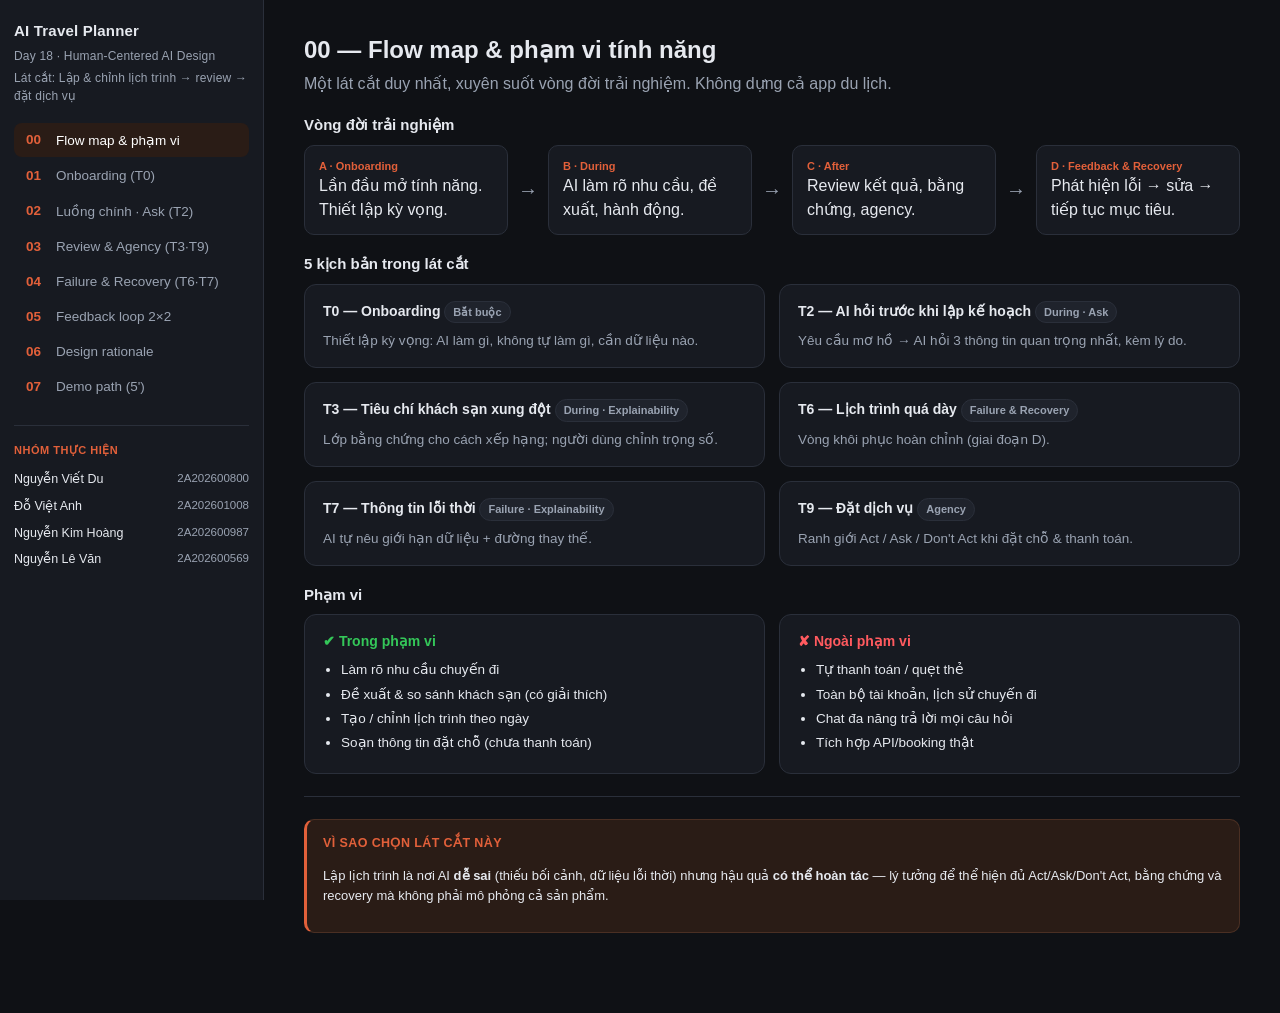
==== index.html @ f2160f0f "day18file" ====
<!DOCTYPE html>
<html lang="vi">
<head>
<meta charset="UTF-8" />
<meta name="viewport" content="width=device-width, initial-scale=1.0" />
<title>AI Travel Planner — Human-Centered AI Design (Day 18)</title>
<link rel="stylesheet" href="assets/styles.css" />
</head>
<body>
<div class="app">
  <!-- ================= SIDEBAR ================= -->
  <aside class="sidebar">
    <div class="brand">AI Travel Planner
      <small>Day 18 · Human-Centered AI Design</small>
      <small>Lát cắt: Lập & chỉnh lịch trình → review → đặt dịch vụ</small>
    </div>
    <nav class="nav" id="nav">
      <button data-page="p00" class="active"><span class="code">00</span> Flow map &amp; phạm vi</button>
      <button data-page="p01"><span class="code">01</span> Onboarding (T0)</button>
      <button data-page="p02"><span class="code">02</span> Luồng chính · Ask (T2)</button>
      <button data-page="p03"><span class="code">03</span> Review &amp; Agency (T3·T9)</button>
      <button data-page="p04"><span class="code">04</span> Failure &amp; Recovery (T6·T7)</button>
      <button data-page="p05"><span class="code">05</span> Feedback loop 2×2</button>
      <button data-page="p06"><span class="code">06</span> Design rationale</button>
      <button data-page="p07"><span class="code">07</span> Demo path (5')</button>
    </nav>
    <div class="team">
      <div class="team-title">Nhóm thực hiện</div>
      <ul>
        <li>Nguyễn Viết Du <span>2A202600800</span></li>
        <li>Đỗ Việt Anh <span>2A202601008</span></li>
        <li>Nguyễn Kim Hoàng <span>2A202600987</span></li>
        <li>Nguyễn Lê Văn <span>2A202600569</span></li>
      </ul>
    </div>
  </aside>

  <!-- ================= MAIN ================= -->
  <main class="main">

    <!-- ============ 00 FLOW MAP ============ -->
    <section class="page active" id="p00">
      <h1>00 — Flow map &amp; phạm vi tính năng</h1>
      <p class="lead">Một lát cắt duy nhất, xuyên suốt vòng đời trải nghiệm. Không dựng cả app du lịch.</p>

      <h3>Vòng đời trải nghiệm</h3>
      <div class="flowmap">
        <div class="flow-node"><div class="ph">A · Onboarding</div>Lần đầu mở tính năng. Thiết lập kỳ vọng.</div>
        <div class="flow-arrow">→</div>
        <div class="flow-node"><div class="ph">B · During</div>AI làm rõ nhu cầu, đề xuất, hành động.</div>
        <div class="flow-arrow">→</div>
        <div class="flow-node"><div class="ph">C · After</div>Review kết quả, bằng chứng, agency.</div>
        <div class="flow-arrow">→</div>
        <div class="flow-node"><div class="ph">D · Feedback &amp; Recovery</div>Phát hiện lỗi → sửa → tiếp tục mục tiêu.</div>
      </div>

      <h3>5 kịch bản trong lát cắt</h3>
      <div class="grid cols-2">
        <div class="card"><h4>T0 — Onboarding <span class="tag">Bắt buộc</span></h4><p>Thiết lập kỳ vọng: AI làm gì, không tự làm gì, cần dữ liệu nào.</p></div>
        <div class="card"><h4>T2 — AI hỏi trước khi lập kế hoạch <span class="tag">During · Ask</span></h4><p>Yêu cầu mơ hồ → AI hỏi 3 thông tin quan trọng nhất, kèm lý do.</p></div>
        <div class="card"><h4>T3 — Tiêu chí khách sạn xung đột <span class="tag">During · Explainability</span></h4><p>Lớp bằng chứng cho cách xếp hạng; người dùng chỉnh trọng số.</p></div>
        <div class="card"><h4>T6 — Lịch trình quá dày <span class="tag">Failure &amp; Recovery</span></h4><p>Vòng khôi phục hoàn chỉnh (giai đoạn D).</p></div>
        <div class="card"><h4>T7 — Thông tin lỗi thời <span class="tag">Failure · Explainability</span></h4><p>AI tự nêu giới hạn dữ liệu + đường thay thế.</p></div>
        <div class="card"><h4>T9 — Đặt dịch vụ <span class="tag">Agency</span></h4><p>Ranh giới Act / Ask / Don't Act khi đặt chỗ &amp; thanh toán.</p></div>
      </div>

      <h3>Phạm vi</h3>
      <div class="grid cols-2">
        <div class="card"><h4 class="ok">✔ Trong phạm vi</h4>
          <ul class="clean">
            <li>Làm rõ nhu cầu chuyến đi</li>
            <li>Đề xuất &amp; so sánh khách sạn (có giải thích)</li>
            <li>Tạo / chỉnh lịch trình theo ngày</li>
            <li>Soạn thông tin đặt chỗ (chưa thanh toán)</li>
          </ul>
        </div>
        <div class="card"><h4 class="danger">✘ Ngoài phạm vi</h4>
          <ul class="clean">
            <li>Tự thanh toán / quẹt thẻ</li>
            <li>Toàn bộ tài khoản, lịch sử chuyến đi</li>
            <li>Chat đa năng trả lời mọi câu hỏi</li>
            <li>Tích hợp API/booking thật</li>
          </ul>
        </div>
      </div>

      <hr class="divider" />
      <div class="rationale">
        <h4>Vì sao chọn lát cắt này</h4>
        <p>Lập lịch trình là nơi AI <strong>dễ sai</strong> (thiếu bối cảnh, dữ liệu lỗi thời) nhưng hậu quả <strong>có thể hoàn tác</strong> — lý tưởng để thể hiện đủ Act/Ask/Don't Act, bằng chứng và recovery mà không phải mô phỏng cả sản phẩm.</p>
      </div>
    </section>

    <!-- ============ 01 ONBOARDING ============ -->
    <section class="page" id="p01">
      <h1>01 — Onboarding <span class="tag">T0 · Bắt buộc</span></h1>
      <p class="lead">Lần đầu mở tính năng. Mục tiêu: thiết lập kỳ vọng đúng, KHÔNG biến thành biểu mẫu dài.</p>

      <div class="row" style="align-items:flex-start; gap:24px;">
        <div class="screen" id="onbScreen">
          <div class="statusbar"><span>9:41</span><span>Travel Planner</span></div>

          <!-- step 1 -->
          <div id="onb1">
            <h3 style="margin-top:4px">👋 Mình giúp bạn lên kế hoạch chuyến đi</h3>
            <div class="callout ok">AI <strong>làm được</strong>: gợi ý &amp; so sánh khách sạn, tạo lịch trình theo ngày, ước tính ngân sách, soạn thông tin đặt chỗ.</div>
            <div class="callout danger">AI <strong>không tự làm</strong>: đặt phòng &amp; thanh toán nếu bạn chưa xác nhận. Bạn luôn duyệt bước cuối.</div>
            <div class="callout warn">AI có thể <strong>sai</strong>: giờ mở cửa, giá, chỗ trống có thể đã cũ — mình sẽ báo khi không chắc.</div>
            <div class="row end" style="margin-top:14px">
              <button class="btn ghost" onclick="onb('skip')">Bỏ qua, tự nhập sau</button>
              <button class="btn primary" onclick="onb(2)">Tiếp tục</button>
            </div>
          </div>

          <!-- step 2: data & permission (progressive) -->
          <div id="onb2" class="hidden">
            <h3 style="margin-top:4px">Bạn muốn bắt đầu từ đâu?</h3>
            <p class="muted" style="font-size:13px">Chỉ cần 1 thông tin là đủ để bắt đầu. Có thể bổ sung sau.</p>
            <div class="row" style="margin:10px 0">
              <button class="btn" onclick="onb('go')">Tôi đã biết điểm đến</button>
              <button class="btn" onclick="onb('go')">Tôi chỉ muốn gợi ý</button>
            </div>
            <div class="evidence">
              <strong>Quyền truy cập (tuỳ chọn):</strong>
              <div class="slider-row" style="grid-template-columns:1fr auto"><span>📍 Vị trí — gợi ý điểm gần bạn</span><button class="btn sm" onclick="toast('Đã bật vị trí — có thể tắt bất cứ lúc nào')">Cho phép</button></div>
              <div class="slider-row" style="grid-template-columns:1fr auto"><span>📅 Lịch — tránh trùng ngày bận</span><button class="btn sm" onclick="toast('Đã bỏ qua. AI sẽ không đọc lịch.')">Để sau</button></div>
              <p class="note muted" style="font-size:11.5px; margin-top:8px">Bạn có thể rút quyền bất cứ lúc nào trong Cài đặt. AI hoạt động được kể cả khi bạn từ chối hết.</p>
            </div>
            <div class="row end" style="margin-top:14px">
              <button class="btn primary" onclick="goto('p02')">Bắt đầu →</button>
            </div>
          </div>
        </div>

        <div style="flex:1; min-width:280px">
          <div class="rationale">
            <h4>Rationale — Onboarding</h4>
            <dl>
              <dt>AI biết gì?</dt><dd>Khả năng của chính nó; chưa biết gì về sở thích người dùng.</dd>
              <dt>AI chưa biết / không chắc?</dt><dd>Điểm đến, ngân sách, phong cách, người đi cùng.</dd>
              <dt>Giả định?</dt><dd>Người dùng chưa rõ ranh giới năng lực của AI.</dd>
              <dt>Điều gì có thể sai?</dt><dd>Người dùng kỳ vọng AI tự đặt phòng → mất kiểm soát/tiền.</dd>
              <dt>Act / Ask / Don't?</dt><dd><span class="chip dont">Don't Act</span> ở onboarding: chỉ thiết lập kỳ vọng, không thu thập dữ liệu ép buộc.</dd>
              <dt>Kiểm soát của người dùng</dt><dd>Có thể bỏ qua, từ chối quyền, rút quyền sau.</dd>
            </dl>
          </div>
          <div class="callout">💡 <strong>Implicit system feedback:</strong> ba callout dùng màu (xanh/đỏ/vàng) thay vì đoạn text dài — người dùng "đọc" được ranh giới năng lực qua màu &amp; thứ tự ưu tiên.</div>
        </div>
      </div>
    </section>

    <!-- ============ 02 MAIN FLOW / ASK ============ -->
    <section class="page" id="p02">
      <h1>02 — Luồng chính: AI làm rõ nhu cầu <span class="tag">T2 · Ask</span></h1>
      <p class="lead">Yêu cầu mơ hồ → AI không vội tạo lịch trình. Nó hỏi đúng thông tin quan trọng nhất, kèm lý do.</p>

      <div class="steps" id="askSteps">
        <span class="step cur">1 · Yêu cầu mơ hồ</span>
        <span class="step">2 · AI hiểu &amp; hỏi lại</span>
        <span class="step">3 · Người dùng trả lời</span>
        <span class="step">4 · AI tạo nháp</span>
      </div>

      <div class="row" style="align-items:flex-start; gap:24px;">
        <div class="screen" id="askScreen">
          <div class="statusbar"><span>Đà Nẵng?</span><span id="askState"><span class="state-pill"><span class="dot-pulse"></span> AI đang đọc yêu cầu</span></span></div>
          <div class="bubble user">Mình muốn đi Đà Nẵng nghỉ ngơi vài ngày 🌊</div>

          <div id="askA" class="hidden">
            <div class="bubble ai">
              <div class="who">AI · đang hiểu</div>
              Mình hiểu bạn muốn một chuyến <strong>nghỉ dưỡng ở Đà Nẵng</strong>. Để khỏi đoán sai, mình cần 3 thông tin quan trọng nhất (bỏ qua được):
            </div>
            <div class="bubble ai">
              <div class="who">AI hỏi — vì sao cần</div>
              <div class="slider-row" style="grid-template-columns:1fr auto"><span>① Đi mấy ngày? <span class="muted">→ quyết số điểm/ngày</span></span><button class="btn sm" onclick="askPick(this,'3 ngày 2 đêm')">3N2Đ</button></div>
              <div class="slider-row" style="grid-template-columns:1fr auto"><span>② Đi với ai? <span class="muted">→ ảnh hưởng nhịp độ</span></span><button class="btn sm" onclick="askPick(this,'2 người, cặp đôi')">Cặp đôi</button></div>
              <div class="slider-row" style="grid-template-columns:1fr auto"><span>③ Ngân sách? <span class="muted">→ lọc khách sạn</span></span><button class="btn sm" onclick="askPick(this,'tầm trung')">Tầm trung</button></div>
              <p class="note muted" style="font-size:11.5px">Mình hỏi <em>3</em> câu này thôi vì chúng đổi kết quả nhiều nhất — không hỏi hết mọi thứ.</p>
            </div>
            <div class="row end"><button class="btn ghost sm" onclick="goto('p03')">Bỏ qua, cứ tạo nháp →</button></div>
          </div>

          <div id="askUser" class="hidden"></div>

          <div id="askDraft" class="hidden">
            <div class="bubble ai"><div class="who">AI · đã đủ thông tin</div>Đã rõ! Mình tạo <strong>bản nháp lịch trình 3N2Đ cho cặp đôi, tầm trung</strong>. Đây là <em>đề xuất</em> — bạn review &amp; chỉnh ở bước sau.</div>
            <div class="row end"><button class="btn primary" onclick="goto('p03')">Xem bản nháp →</button></div>
          </div>
        </div>

        <div style="flex:1; min-width:280px">
          <div class="rationale">
            <h4>Rationale — T2 (Ask)</h4>
            <dl>
              <dt>AI biết gì?</dt><dd>Điểm đến (Đà Nẵng), mục đích (nghỉ ngơi).</dd>
              <dt>Chưa chắc?</dt><dd>Số ngày, người đi cùng, ngân sách → đủ để tạo lịch trình sai.</dd>
              <dt>Giả định?</dt><dd>Nếu tự tạo ngay sẽ giả định "3 ngày, 2 người, tầm trung" mà không nói ra.</dd>
              <dt>Hậu quả nếu sai?</dt><dd>Lịch trình lệch nhu cầu → người dùng phải làm lại nhiều.</dd>
              <dt>Act / Ask / Don't?</dt><dd><span class="chip ask">Ask</span> — thiếu thông tin có tác động lớn, nên hỏi <em>tối thiểu</em> trước khi hành động.</dd>
              <dt>Feedback?</dt><dd><strong>Explicit user→system</strong>: người dùng chọn câu trả lời. <strong>Explicit system→user</strong>: AI nói rõ "đây là đề xuất, review ở bước sau".</dd>
            </dl>
          </div>
          <div class="callout warn">💡 Chống "form dài": chỉ 3 câu, mỗi câu kèm <em>vì sao cần</em>, và luôn có lối "Bỏ qua, cứ tạo nháp".</div>
        </div>
      </div>
    </section>

    <!-- ============ 03 REVIEW & AGENCY ============ -->
    <section class="page" id="p03">
      <h1>03 — Review, Explainability &amp; Agency <span class="tag">T3 · T9</span></h1>
      <p class="lead">Người dùng xem kết quả, hiểu vì sao AI xếp hạng vậy, chỉnh tiêu chí, rồi quyết định đặt dịch vụ.</p>

      <h2>T3 — Vì sao khách sạn này được ưu tiên? <span class="tag">Explainability</span></h2>
      <div class="row" style="align-items:flex-start; gap:24px;">
        <div class="screen" style="max-width:520px">
          <div class="statusbar"><span>3 khách sạn phù hợp</span><span class="muted">đề xuất</span></div>

          <div id="hotelList">
            <div class="option top" data-h="beach">
              <div class="row" style="justify-content:space-between"><span class="name">🏖️ Sea Pearl Hotel</span><span class="rank">#1 · AI đề xuất</span></div>
              <div class="why">Gần biển nhất (80m) · 4.2★ · 1.4tr/đêm</div>
            </div>
            <div class="option" data-h="cheap">
              <div class="row" style="justify-content:space-between"><span class="name">💰 City Stay Inn</span><span class="rank">#2</span></div>
              <div class="why">Rẻ nhất (0.8tr/đêm) · 4.0★ · cách biển 1.2km</div>
            </div>
            <div class="option" data-h="rated">
              <div class="row" style="justify-content:space-between"><span class="name">⭐ Grand Riverside</span><span class="rank">#3</span></div>
              <div class="why">Đánh giá cao nhất (4.7★) · 1.9tr/đêm · cách biển 0.9km</div>
            </div>
            <button class="btn sm ghost" style="margin-top:8px" onclick="toggle('evBox')">Vì sao xếp hạng vậy? ▾</button>
          </div>

          <div id="evBox" class="hidden" style="margin-top:12px">
            <div class="evidence">
              <strong>Bằng chứng — tiêu chí &amp; trọng số AI đang dùng</strong>
              <p class="muted" style="font-size:11.5px; margin:6px 0 10px">AI ưu tiên "gần biển" vì bạn nói <em>nghỉ dưỡng</em>. Bạn có thể đổi trọng số:</p>
              <div class="slider-row"><span>Gần biển</span><input type="range" min="0" max="100" value="70" oninput="rerank('beach',this.value)" id="wBeach"><span id="vBeach">70</span></div>
              <div class="slider-row"><span>Giá rẻ</span><input type="range" min="0" max="100" value="30" oninput="rerank('cheap',this.value)" id="wCheap"><span id="vCheap">30</span></div>
              <div class="slider-row"><span>Đánh giá</span><input type="range" min="0" max="100" value="45" oninput="rerank('rated',this.value)" id="wRated"><span id="vRated">45</span></div>
              <p class="note muted" id="rerankMsg" style="font-size:11.5px"></p>
            </div>
          </div>
        </div>

        <div style="flex:1; min-width:260px">
          <div class="rationale">
            <h4>Rationale — T3</h4>
            <dl>
              <dt>AI biết gì?</dt><dd>Giá, khoảng cách biển, điểm đánh giá (dữ kiện).</dd>
              <dt>Suy luận của AI?</dt><dd>Gán trọng số "gần biển" cao vì mục đích nghỉ dưỡng (đây là <em>suy luận</em>, không phải dữ kiện).</dd>
              <dt>Điều gì có thể sai?</dt><dd>Trọng số không khớp ý người dùng → đề xuất lệch.</dd>
              <dt>Act/Ask/Don't?</dt><dd><span class="chip act">Act</span> — xếp hạng là gợi ý rủi ro thấp, dễ thấy &amp; dễ đổi, nên AI tự làm rồi để người dùng chỉnh.</dd>
              <dt>Feedback?</dt><dd><strong>Explicit user→system</strong>: kéo slider = sửa tiêu chí. Hệ thống re-rank ngay (<strong>explicit system→user</strong>).</dd>
            </dl>
          </div>
          <div class="callout">Phân biệt rõ <strong>dữ kiện</strong> (giá, sao) vs <strong>suy luận của AI</strong> (trọng số) — đúng yêu cầu mục C.</div>
        </div>
      </div>

      <hr class="divider" />

      <h2>T9 — Đặt dịch vụ: ranh giới agency <span class="tag">Agency</span></h2>
      <div class="row" style="align-items:flex-start; gap:24px;">
        <div class="screen" style="max-width:520px">
          <div class="statusbar"><span>Đặt: Sea Pearl Hotel</span><span class="muted">3N2Đ</span></div>
          <div class="evidence" style="margin-bottom:12px">
            <div class="row" style="justify-content:space-between"><span>① AI tự điền form (tên, ngày, số khách)</span><span class="chip act">Act</span></div>
            <p class="muted" style="font-size:11.5px; margin:6px 0">Rủi ro thấp, dễ thấy &amp; sửa. <button class="btn sm ghost" onclick="toast('AI đã điền: 2 khách · 12–14/07 · phòng Deluxe. Bạn sửa được mọi ô.')">Xem AI đã điền gì</button></p>
            <hr class="divider" style="margin:10px 0">
            <div class="row" style="justify-content:space-between"><span>② Giữ phòng (có thể huỷ free 24h)</span><span class="chip ask">Ask</span></div>
            <p class="muted" style="font-size:11.5px; margin:6px 0">Có tác động nhưng hoàn tác được → AI xin xác nhận.
              <button class="btn sm" id="holdBtn" onclick="holdRoom()">Xác nhận giữ phòng</button></p>
            <hr class="divider" style="margin:10px 0">
            <div class="row" style="justify-content:space-between"><span>③ Thanh toán bằng thẻ</span><span class="chip dont">Don't Act</span></div>
            <p class="muted" style="font-size:11.5px; margin:6px 0">Rủi ro cao, khó hoàn tác → AI <strong>không bao giờ</strong> tự làm. Mở trang thanh toán chính chủ để bạn tự thực hiện.</p>
            <button class="btn primary" onclick="toast('Chuyển tới trang thanh toán của khách sạn — bạn tự nhập thẻ. AI dừng tại đây.')">Tôi tự thanh toán →</button>
          </div>
          <div id="holdResult" class="hidden"></div>
        </div>
        <div style="flex:1; min-width:260px">
          <div class="rationale">
            <h4>Rationale — T9 (đủ 3 mức)</h4>
            <dl>
              <dt><span class="chip act">Act</span></dt><dd>Điền form: rủi ro thấp, dễ undo → AI tự làm.</dd>
              <dt><span class="chip ask">Ask</span></dt><dd>Giữ phòng: có tác động nhưng huỷ free 24h → xin xác nhận.</dd>
              <dt><span class="chip dont">Don't Act</span></dt><dd>Thanh toán: tiền thật, khó hoàn → AI không tự làm dù tiện.</dd>
              <dt>Vì sao không ép Act?</dt><dd>"Không ép AI tự làm việc nguy hiểm chỉ để đủ Act" — chọn hành động nhỏ &amp; hữu ích.</dd>
            </dl>
          </div>
        </div>
      </div>
    </section>

    <!-- ============ 04 FAILURE & RECOVERY ============ -->
    <section class="page" id="p04">
      <h1>04 — Failure &amp; Recovery <span class="tag">T6 · T7</span></h1>
      <p class="lead">Khi AI sai, flow không dừng ở "báo lỗi". Người dùng chỉ ra vấn đề cụ thể và tiếp tục tới mục tiêu.</p>

      <h2>T6 — Lịch trình quá dày → vòng khôi phục hoàn chỉnh</h2>
      <div class="steps" id="recSteps">
        <span class="step cur">1 · AI sai</span>
        <span class="step">2 · Phát hiện</span>
        <span class="step">3 · Người dùng nêu vấn đề</span>
        <span class="step">4 · Hệ thống xác nhận</span>
        <span class="step">5 · Đề xuất sửa</span>
        <span class="step">6 · Tiếp tục mục tiêu</span>
        <span class="step">7 · Ghi nhớ gì</span>
      </div>

      <div class="row" style="align-items:flex-start; gap:24px;">
        <div class="screen" style="max-width:520px">
          <div class="statusbar"><span>Lịch trình · Ngày 2</span><span id="recState" class="muted">bản nháp</span></div>

          <!-- itinerary day 2 -->
          <div id="recDraft">
            <div class="callout warn" id="recSelfFlag">⚠️ <strong>AI tự nêu:</strong> Ngày 2 có 6 điểm &amp; ~4h di chuyển — có thể hơi dày. Bạn thấy ổn không?</div>
            <div class="evidence">
              <strong>Ngày 2 (hiện tại)</strong>
              <ul class="clean">
                <li>07:00 Bà Nà Hills (cả sáng)</li>
                <li>12:30 Hội An (cách 40km)</li>
                <li>15:00 Rừng dừa Bảy Mẫu</li>
                <li>17:00 Chùa Linh Ứng (ngược về ĐN 30km)</li>
                <li>19:00 Cầu Rồng</li>
                <li>20:30 Chợ đêm Sơn Trà</li>
              </ul>
            </div>
            <p class="muted" style="font-size:12px; margin-top:10px">Vấn đề cụ thể bạn thấy là gì?</p>
            <div class="row">
              <button class="btn sm" onclick="recFix('move')">Quá nhiều di chuyển</button>
              <button class="btn sm" onclick="recFix('rest')">Thiếu thời gian nghỉ</button>
              <button class="btn sm" onclick="recFix('much')">Quá nhiều điểm</button>
            </div>
            <p class="note muted" style="font-size:11.5px; margin-top:8px">Không chỉ có nút "không hữu ích" — người dùng chỉ ra <em>loại</em> vấn đề để AI sửa đúng chỗ.</p>
          </div>

          <!-- recovery result -->
          <div id="recResult" class="hidden"></div>
        </div>

        <div style="flex:1; min-width:260px">
          <div class="rationale">
            <h4>Rationale — T6 (Recovery)</h4>
            <dl>
              <dt>AI sai gì?</dt><dd>Tạo lịch hấp dẫn nhưng không thực tế về thời gian/di chuyển.</dd>
              <dt>Phát hiện thế nào?</dt><dd>Hệ thống <strong>tự nêu</strong> (so giờ di chuyển) + người dùng xác nhận.</dd>
              <dt>Sửa được không?</dt><dd>Dễ — chỉ là bản nháp, mọi thay đổi reversible.</dd>
              <dt>Feedback?</dt><dd><strong>Explicit user→system</strong>: chọn loại vấn đề. <strong>Implicit user→system</strong>: nếu người dùng tự xoá 1 điểm (xem chú thích bên dưới).</dd>
              <dt>Ghi nhớ gì?</dt><dd>Hệ thống nói rõ: "ghi nhớ bạn thích lịch thưa cho chuyến này" — và hỏi có áp dụng lần sau không.</dd>
            </dl>
          </div>
          <div class="callout">💡 <strong>Implicit user→system (chú thích):</strong> Khi người dùng kéo xoá 1 điểm khỏi ngày 2, hệ thống <em>ghi nhận tín hiệu "lịch đang quá dày"</em> nhưng <strong>không</strong> coi đó là sự thật chuẩn — có thể họ chỉ đổi ý. Sẽ hỏi lại trước khi cá nhân hoá.</div>
        </div>
      </div>

      <hr class="divider" />

      <h2>T7 — AI dùng thông tin lỗi thời <span class="tag">Explainability</span></h2>
      <div class="row" style="align-items:flex-start; gap:24px;">
        <div class="screen" style="max-width:520px">
          <div class="statusbar"><span>Gợi ý ăn tối</span><span class="muted">Ngày 1</span></div>
          <div class="bubble ai">
            <div class="who">AI · đề xuất kèm cảnh báo</div>
            🍜 <strong>Quán Bún Chả Cá 109</strong> — gần khách sạn.
            <div style="margin-top:8px"><span class="badge-stale">⚠ Giờ mở cửa cập nhật 3 tháng trước</span></div>
          </div>
          <div class="evidence" style="margin-top:6px">
            <strong>Độ tin của thông tin này:</strong>
            <ul class="clean">
              <li>Địa chỉ &amp; món: <span class="ok">đáng tin</span> (nguồn ổn định)</li>
              <li>Giờ mở cửa 17:00–22:00: <span class="warn">cũ — nên kiểm tra</span></li>
              <li>Giá ~50k: <span class="warn">ước tính</span></li>
            </ul>
            <p class="muted" style="font-size:11.5px">AI không chắc quán còn mở. Bạn muốn làm gì?</p>
            <div class="row">
              <button class="btn sm" onclick="t7('call')">Gọi xác nhận</button>
              <button class="btn sm" onclick="t7('alt')">Xem 2 quán thay thế</button>
              <button class="btn sm ghost" onclick="t7('keep')">Vẫn giữ, tôi tự kiểm tra</button>
            </div>
          </div>
          <div id="t7Result" class="hidden" style="margin-top:10px"></div>
        </div>
        <div style="flex:1; min-width:260px">
          <div class="rationale">
            <h4>Rationale — T7</h4>
            <dl>
              <dt>AI không chắc gì?</dt><dd>Giờ mở cửa, giá — dữ liệu có thể lỗi thời.</dd>
              <dt>Vì sao không giấu?</dt><dd>Trả lời tự tin mà sai sẽ ảnh hưởng chuyến đi → hiển thị <strong>chất lượng bằng chứng</strong> + thời điểm cập nhật.</dd>
              <dt>Act/Ask/Don't?</dt><dd><span class="chip ask">Ask</span> — đề xuất nhưng kèm cảnh báo &amp; <strong>đường thay thế</strong> thay vì khẳng định.</dd>
              <dt>Bằng chứng</dt><dd>Mốc "cập nhật 3 tháng trước" + phân tầng độ tin = lớp explainability bắt buộc.</dd>
            </dl>
          </div>
        </div>
      </div>
    </section>

    <!-- ============ 05 FEEDBACK 2x2 ============ -->
    <section class="page" id="p05">
      <h1>05 — Vòng feedback hai chiều (ma trận 2×2)</h1>
      <p class="lead">Đủ 4 loại tín hiệu, mỗi ô gắn với một thao tác thật trong prototype + rationale.</p>

      <table class="matrix">
        <thead>
          <tr><th style="width:90px"></th><th>Explicit — Tường minh</th><th>Implicit — Ngầm định</th></tr>
        </thead>
        <tbody>
          <tr>
            <th>User → System</th>
            <td>
              <span class="lbl">Có ở: T3, T6, T7</span>
              Kéo slider đổi trọng số tiêu chí (T3); chọn "Ngày 2 quá nhiều di chuyển" (T6); từ chối quán &amp; chọn thay thế (T7).
              <span class="note"><strong>Khi nào:</strong> tại điểm dừng tự nhiên (sau khi AI ra kết quả). <strong>Vì sao explicit:</strong> ý định rõ, dùng để sửa ngay.</span>
            </td>
            <td>
              <span class="lbl">Có ở: T6 (chú thích)</span>
              Người dùng kéo <em>xoá 1 điểm</em> khỏi lịch → hệ thống đánh dấu sự kiện "lịch có thể quá dày".
              <span class="note"><strong>Diễn giải dự định:</strong> chỉ là <em>gợi ý</em>, không phải nhãn đúng/sai. Hệ thống hỏi lại trước khi cá nhân hoá. <strong>Tín hiệu có thể đa nghĩa</strong> (đổi ý ≠ AI sai).</span>
            </td>
          </tr>
          <tr>
            <th>System → User</th>
            <td>
              <span class="lbl">Có ở: T2, T6, T9</span>
              "Đây là đề xuất, review ở bước sau" (T2); "Đã giãn ngày 2, bỏ 1 điểm — xem ngày 3?" (T6); xác nhận trước khi giữ phòng (T9).
              <span class="note"><strong>Nội dung:</strong> trạng thái + điều vừa làm + bước tiếp theo. <strong>Vì sao explicit:</strong> hành động có hệ quả, cần minh bạch.</span>
            </td>
            <td>
              <span class="lbl">Có khắp UI</span>
              Màu callout (xanh/đỏ/vàng) ở onboarding; chip Act/Ask/Don't; badge "cập nhật 3 tháng trước"; nút "Thanh toán" để mờ &amp; cần xác nhận; progressive disclosure ("Vì sao?").
              <span class="note"><strong>Cue truyền đạt:</strong> mức rủi ro &amp; độ tin — người dùng hiểu mà không bị ngắt lời.</span>
            </td>
          </tr>
        </tbody>
      </table>

      <div class="callout ok" style="margin-top:16px">✔ <strong>Một vòng feedback hoàn chỉnh</strong> (T6): AI sai → tự nêu/người dùng phát hiện → người dùng chỉ loại lỗi → hệ thống xác nhận đã hiểu → đề xuất sửa → người dùng tiếp tục → hệ thống nói rõ ghi nhớ gì.</div>

      <div class="rationale" style="margin-top:16px">
        <h4>Nguyên tắc áp dụng</h4>
        <dl>
          <dt>Dễ &amp; đúng ngữ cảnh</dt><dd>Feedback đặt ngay cạnh kết quả, không tách ra form riêng.</dd>
          <dt>Cue ngầm trước</dt><dd>Dùng màu/badge trước, chỉ ngắt lời (dialog xác nhận) khi rủi ro cao.</dd>
          <dt>Minh bạch &amp; kiểm soát</dt><dd>Người dùng biết tín hiệu được dùng làm gì và có thể từ chối cá nhân hoá.</dd>
        </dl>
      </div>
    </section>

    <!-- ============ 06 RATIONALE ============ -->
    <section class="page" id="p06">
      <h1>06 — Design rationale (tổng hợp)</h1>
      <p class="lead">Mỗi flow đã có thẻ rationale đặt cạnh. Đây là bảng tổng để chấm nhanh + lập luận theo rủi ro/khôi phục.</p>

      <table class="matrix">
        <thead><tr><th>Kịch bản</th><th>Rủi ro nếu sai</th><th>Hoàn tác?</th><th>Quyết định</th></tr></thead>
        <tbody>
          <tr><td>T2 · Làm rõ nhu cầu</td><td>Lịch lệch nhu cầu</td><td>Dễ</td><td><span class="chip ask">Ask</span> 3 câu tối thiểu</td></tr>
          <tr><td>T3 · Xếp hạng khách sạn</td><td>Đề xuất lệch</td><td>Dễ, thấy ngay</td><td><span class="chip act">Act</span> + cho chỉnh trọng số</td></tr>
          <tr><td>T6 · Lịch quá dày</td><td>Trải nghiệm mệt</td><td>Dễ (bản nháp)</td><td><span class="chip act">Act</span> tự nêu + recovery</td></tr>
          <tr><td>T7 · Thông tin lỗi thời</td><td>Tới nơi đóng cửa</td><td>Trung bình</td><td><span class="chip ask">Ask</span> + cảnh báo + thay thế</td></tr>
          <tr><td>T9 · Giữ phòng</td><td>Đặt nhầm</td><td>Free 24h</td><td><span class="chip ask">Ask</span> xác nhận</td></tr>
          <tr><td>T9 · Thanh toán</td><td>Mất tiền</td><td>Khó</td><td><span class="chip dont">Don't Act</span></td></tr>
        </tbody>
      </table>

      <div class="callout" style="margin-top:16px">
        <strong>Nguyên tắc lập luận:</strong> không viết "nhóm thấy hợp lý". Mọi quyết định agency suy ra từ <em>chi phí khi sai × khả năng hoàn tác</em>: chi phí cao + khó hoàn tác → Ask/Don't Act; rủi ro thấp + thấy ngay + undo được → Act.
      </div>

      <div class="rationale" style="margin-top:16px">
        <h4>Rủi ro còn lại (nêu trong demo)</h4>
        <p>① Tín hiệu implicit (xoá điểm) có thể bị diễn giải sai → đã giảm thiểu bằng "hỏi lại trước khi cá nhân hoá". ② Badge "cập nhật 3 tháng" phụ thuộc metadata nguồn — nếu nguồn không có mốc thời gian, cần fallback "không rõ độ mới".</p>
      </div>
    </section>

    <!-- ============ 07 DEMO PATH ============ -->
    <section class="page" id="p07">
      <h1>07 — Demo path (5 phút)</h1>
      <p class="lead">Đường chạy để giảng viên đi đúng các nhánh trong 5 phút. Bấm để nhảy tới trang.</p>

      <div class="demo-step"><span class="t">0:00–0:30</span><span class="d">Người dùng &amp; lát cắt → <a onclick="goto('p00')">mở 00 Flow map</a></span></div>
      <div class="demo-step"><span class="t">0:30–1:15</span><span class="d">Onboarding: 3 callout năng lực, bỏ qua quyền → <a onclick="goto('p01')">mở 01</a></span></div>
      <div class="demo-step"><span class="t">1:15–2:15</span><span class="d">Ask (T2) rồi Agency 3 mức (T9) → <a onclick="goto('p02')">mở 02</a> → <a onclick="goto('p03')">03</a></span></div>
      <div class="demo-step"><span class="t">2:15–3:45</span><span class="d">Hai kịch bản lỗi: T6 recovery đầy đủ + T7 lỗi thời → <a onclick="goto('p04')">mở 04</a></span></div>
      <div class="demo-step"><span class="t">3:45–4:45</span><span class="d">Feedback 2×2: chỉ đủ 4 ô + 1 vòng hoàn chỉnh → <a onclick="goto('p05')">mở 05</a></span></div>
      <div class="demo-step"><span class="t">4:45–5:00</span><span class="d">Quyết định quan trọng nhất + rủi ro còn lại → <a onclick="goto('p06')">mở 06</a></span></div>

      <div class="callout ok" style="margin-top:20px">
        <strong>Checklist điều kiện tối thiểu:</strong> ✔ Onboarding · ✔ 4+ kịch bản ngoài onboarding · ✔ Onboarding→During→After→Feedback · ✔ Đủ Act/Ask/Don't · ✔ 1 vòng recovery hoàn chỉnh (T6) · ✔ Đủ 4 ô feedback · ✔ Lớp bằng chứng (T3, T7) · ✔ Rationale cạnh mỗi flow.
      </div>
    </section>

  </main>
</div>

<div id="toast" class="hidden" style="position:fixed; bottom:24px; left:50%; transform:translateX(-50%); background:#000; color:#fff; padding:12px 18px; border-radius:10px; font-size:13px; border:1px solid var(--line); max-width:380px; z-index:50;"></div>

<script src="assets/app.js"></script>
</body>
</html>
---- assets/styles.css ----
:root {
  --bg: #0f1115;
  --panel: #171a21;
  --panel-2: #1f232c;
  --line: #2a2f3a;
  --text: #e6e9ef;
  --muted: #9aa3b2;
  --brand: #e2603a;       /* cam giống tài liệu */
  --brand-soft: #2a1c16;
  --act: #34c759;         /* xanh - Act */
  --ask: #f5a623;         /* vàng - Ask */
  --dont: #ff5a5f;        /* đỏ - Don't Act */
  --info: #4f8cff;
  --radius: 12px;
}

* { box-sizing: border-box; }
html, body { margin: 0; padding: 0; }
body {
  font-family: -apple-system, BlinkMacSystemFont, "Segoe UI", Roboto, "Helvetica Neue", Arial, sans-serif;
  background: var(--bg);
  color: var(--text);
  line-height: 1.5;
}

.app { display: grid; grid-template-columns: 264px 1fr; min-height: 100vh; }

/* ---------- Sidebar ---------- */
.sidebar {
  background: var(--panel);
  border-right: 1px solid var(--line);
  padding: 20px 14px;
  position: sticky;
  top: 0;
  height: 100vh;
  overflow-y: auto;
}
.brand { font-weight: 700; font-size: 15px; letter-spacing: .2px; }
.brand small { display:block; color: var(--muted); font-weight: 400; font-size: 12px; margin-top: 4px; }
.nav { margin-top: 18px; display: flex; flex-direction: column; gap: 2px; }
.nav button {
  text-align: left;
  background: transparent;
  border: 0;
  color: var(--muted);
  padding: 9px 12px;
  border-radius: 8px;
  cursor: pointer;
  font-size: 13.5px;
  display: flex; gap: 8px; align-items: center;
}
.nav button:hover { background: var(--panel-2); color: var(--text); }
.nav button.active { background: var(--brand-soft); color: #fff; }
.nav .code { color: var(--brand); font-variant-numeric: tabular-nums; font-weight: 600; min-width: 22px; }

.team { margin-top: 22px; padding-top: 16px; border-top: 1px solid var(--line); }
.team-title { font-size: 11px; text-transform: uppercase; letter-spacing: .5px; color: var(--brand); font-weight: 700; margin-bottom: 8px; }
.team ul { list-style: none; margin: 0; padding: 0; }
.team li { font-size: 12.5px; color: var(--text); padding: 4px 0; display: flex; justify-content: space-between; gap: 8px; }
.team li span { color: var(--muted); font-variant-numeric: tabular-nums; font-size: 11.5px; }

/* ---------- Main ---------- */
.main { padding: 32px 40px 80px; max-width: 1080px; }
.page { display: none; animation: fade .25s ease; }
.page.active { display: block; }
@keyframes fade { from { opacity: 0; transform: translateY(6px);} to {opacity:1; transform:none;} }

h1 { font-size: 24px; margin: 0 0 4px; }
h2 { font-size: 18px; margin: 28px 0 12px; }
h3 { font-size: 15px; margin: 18px 0 8px; }
.lead { color: var(--muted); margin: 0 0 18px; max-width: 720px; }
.tag { display:inline-block; font-size: 11px; font-weight: 600; padding: 2px 8px; border-radius: 999px; background: var(--panel-2); color: var(--muted); border: 1px solid var(--line); vertical-align: middle; }

/* cards / panels */
.grid { display: grid; gap: 14px; }
.grid.cols-2 { grid-template-columns: 1fr 1fr; }
.grid.cols-3 { grid-template-columns: repeat(3, 1fr); }
.card {
  background: var(--panel);
  border: 1px solid var(--line);
  border-radius: var(--radius);
  padding: 16px 18px;
}
.card h4 { margin: 0 0 8px; font-size: 14px; }
.card p { margin: 0; color: var(--muted); font-size: 13.5px; }
.muted { color: var(--muted); }
ul.clean { margin: 8px 0 0; padding-left: 18px; }
ul.clean li { margin: 4px 0; font-size: 13.5px; }

/* phone mock / screen */
.screen {
  background: var(--panel);
  border: 1px solid var(--line);
  border-radius: 16px;
  padding: 18px;
  max-width: 460px;
}
.screen .statusbar { display:flex; justify-content: space-between; color: var(--muted); font-size: 11px; margin-bottom: 12px; }

/* bubbles */
.bubble { padding: 10px 14px; border-radius: 14px; max-width: 86%; font-size: 13.5px; margin: 8px 0; }
.bubble.user { background: var(--info); color: #fff; margin-left: auto; border-bottom-right-radius: 4px; }
.bubble.ai { background: var(--panel-2); border: 1px solid var(--line); border-bottom-left-radius: 4px; }
.bubble.ai .who { font-size: 11px; color: var(--brand); font-weight: 600; margin-bottom: 4px; }

/* buttons */
.btn { font-size: 13px; padding: 8px 14px; border-radius: 9px; border: 1px solid var(--line); background: var(--panel-2); color: var(--text); cursor: pointer; }
.btn:hover { border-color: var(--brand); }
.btn.primary { background: var(--brand); border-color: var(--brand); color: #fff; }
.btn.ghost { background: transparent; }
.btn.sm { font-size: 12px; padding: 5px 10px; }
.row { display:flex; gap: 8px; flex-wrap: wrap; align-items: center; }
.row.end { justify-content: flex-end; }

/* autonomy chips */
.chip { display:inline-flex; align-items:center; gap:6px; font-size: 11.5px; font-weight: 600; padding: 3px 10px; border-radius: 999px; }
.chip::before { content:""; width: 8px; height: 8px; border-radius: 50%; }
.chip.act { background: rgba(52,199,89,.12); color: var(--act); }
.chip.act::before { background: var(--act); }
.chip.ask { background: rgba(245,166,35,.12); color: var(--ask); }
.chip.ask::before { background: var(--ask); }
.chip.dont { background: rgba(255,90,95,.12); color: var(--dont); }
.chip.dont::before { background: var(--dont); }

/* rationale card */
.rationale {
  background: var(--brand-soft);
  border: 1px solid #4a2f23;
  border-left: 3px solid var(--brand);
  border-radius: 10px;
  padding: 14px 16px;
  font-size: 13px;
}
.rationale h4 { margin: 0 0 8px; color: var(--brand); font-size: 12.5px; text-transform: uppercase; letter-spacing: .4px; }
.rationale dl { margin: 0; display: grid; grid-template-columns: 180px 1fr; gap: 6px 14px; }
.rationale dt { color: #f0a98e; font-size: 12px; }
.rationale dd { margin: 0; color: var(--text); font-size: 12.5px; }

/* states */
.state-pill { display:inline-flex; align-items:center; gap:6px; font-size: 12px; padding: 4px 10px; border-radius: 999px; background: var(--panel-2); border: 1px solid var(--line); color: var(--muted); }
.dot-pulse { width: 7px; height: 7px; border-radius: 50%; background: var(--ask); animation: pulse 1s infinite; }
@keyframes pulse { 0%,100%{opacity:.3} 50%{opacity:1} }
.warn { color: var(--ask); }
.danger { color: var(--dont); }
.ok { color: var(--act); }

/* evidence */
.evidence { border: 1px dashed var(--line); border-radius: 10px; padding: 12px 14px; font-size: 12.5px; background: var(--panel-2); }
.evidence .src { color: var(--info); }
.badge-stale { font-size: 11px; padding: 2px 8px; border-radius: 6px; background: rgba(245,166,35,.15); color: var(--ask); border: 1px solid rgba(245,166,35,.3); }

/* sliders for criteria */
.slider-row { display: grid; grid-template-columns: 120px 1fr 40px; align-items: center; gap: 10px; margin: 8px 0; font-size: 13px; }
input[type=range] { width: 100%; accent-color: var(--brand); }

/* option list / hotels */
.option { border: 1px solid var(--line); border-radius: 10px; padding: 12px 14px; margin: 8px 0; background: var(--panel-2); }
.option.top { border-color: var(--brand); box-shadow: 0 0 0 1px var(--brand) inset; }
.option .name { font-weight: 600; font-size: 14px; }
.option .why { font-size: 12px; color: var(--muted); margin-top: 4px; }
.rank { font-size: 11px; color: var(--brand); font-weight: 700; }

/* feedback matrix */
table.matrix { border-collapse: collapse; width: 100%; font-size: 12.5px; }
table.matrix th, table.matrix td { border: 1px solid var(--line); padding: 12px 14px; vertical-align: top; text-align: left; }
table.matrix th { background: var(--panel-2); color: var(--text); }
table.matrix td .lbl { font-weight: 600; color: var(--brand); display:block; margin-bottom: 4px; }
table.matrix td .note { color: var(--muted); font-size: 11.5px; margin-top: 6px; display:block; }

/* flow map */
.flowmap { display:flex; gap: 10px; align-items: stretch; flex-wrap: wrap; }
.flow-node { background: var(--panel); border: 1px solid var(--line); border-radius: 10px; padding: 12px 14px; flex: 1; min-width: 150px; }
.flow-node .ph { font-size: 11px; color: var(--brand); font-weight: 700; }
.flow-arrow { display:flex; align-items:center; color: var(--muted); font-size: 20px; }

/* step progress */
.steps { display:flex; gap: 6px; margin-bottom: 16px; flex-wrap: wrap; }
.steps .step { font-size: 11.5px; padding: 5px 10px; border-radius: 999px; background: var(--panel); border: 1px solid var(--line); color: var(--muted); }
.steps .step.done { color: var(--act); border-color: rgba(52,199,89,.4); }
.steps .step.cur { color: #fff; background: var(--brand); border-color: var(--brand); }

.hidden { display: none !important; }
.divider { height: 1px; background: var(--line); margin: 22px 0; border: 0; }

.callout { border-left: 3px solid var(--info); background: rgba(79,140,255,.08); padding: 10px 14px; border-radius: 8px; font-size: 13px; margin: 10px 0; }
.callout.warn { border-color: var(--ask); background: rgba(245,166,35,.08); }
.callout.danger { border-color: var(--dont); background: rgba(255,90,95,.08); }
.callout.ok { border-color: var(--act); background: rgba(52,199,89,.08); }

.beforeafter { display:grid; grid-template-columns: 1fr 1fr; gap: 12px; }
.beforeafter .label { font-size: 11px; text-transform: uppercase; letter-spacing:.4px; color: var(--muted); margin-bottom: 6px; }

.demo-step { display:flex; gap: 12px; padding: 10px 0; border-bottom: 1px solid var(--line); align-items: baseline; }
.demo-step .t { color: var(--brand); font-variant-numeric: tabular-nums; font-weight: 600; min-width: 90px; font-size: 12.5px; }
.demo-step .d { font-size: 13.5px; }
.demo-step a { color: var(--info); cursor: pointer; }

@media (max-width: 860px) {
  .app { grid-template-columns: 1fr; }
  .sidebar { position: static; height: auto; }
  .grid.cols-2, .grid.cols-3, .beforeafter { grid-template-columns: 1fr; }
}
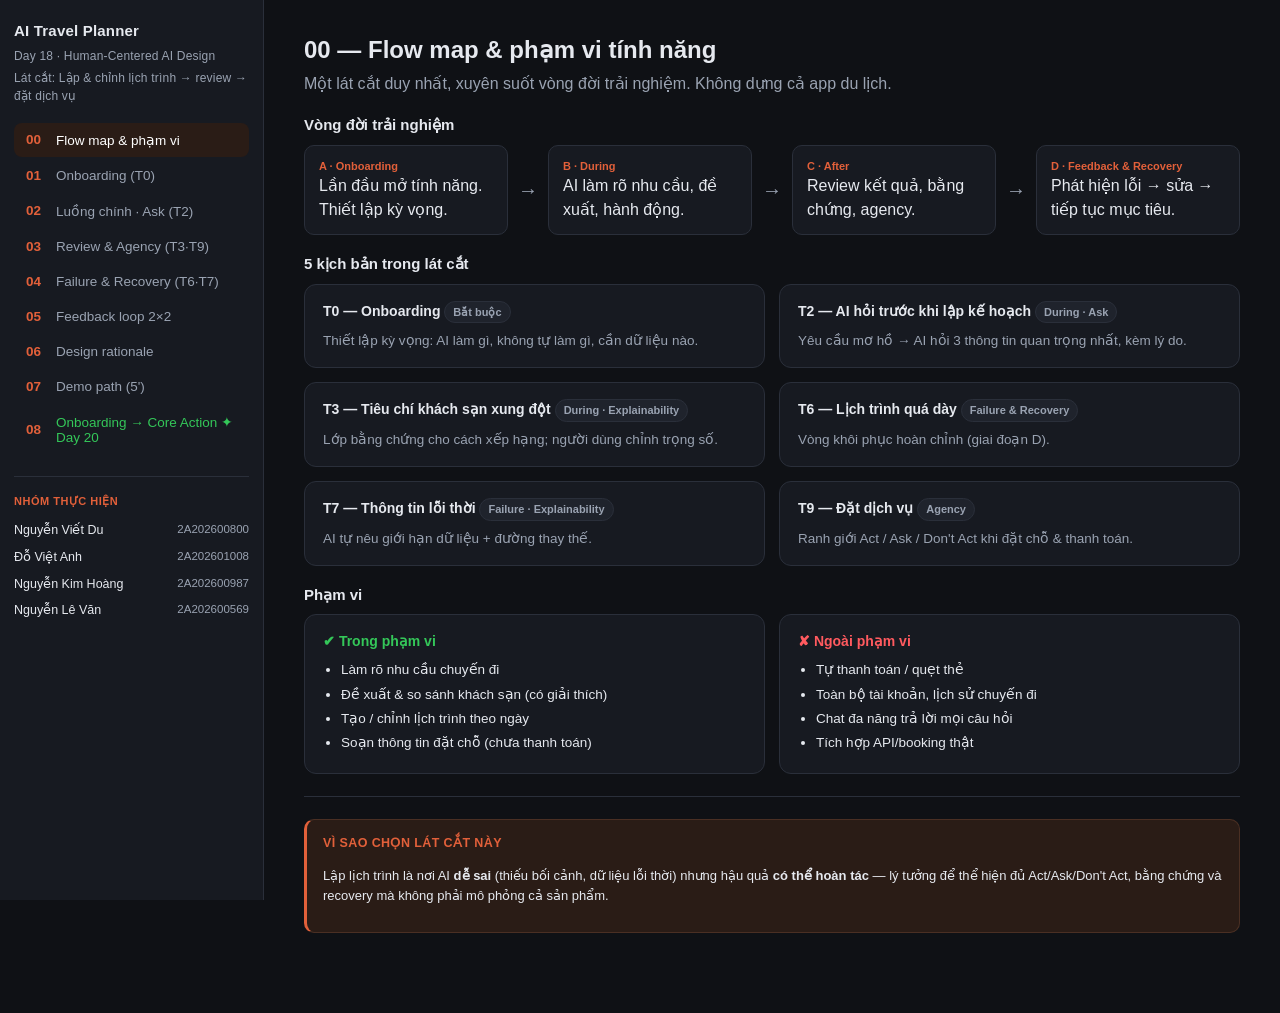
==== commit d8537991: "Prototype Day20: thêm trang 08 — Onboarding → First Core Action (redesign) Flow tương tác bản "After" ====
--- a/index.html
+++ b/index.html
@@ -23,6 +23,7 @@
       <button data-page="p05"><span class="code">05</span> Feedback loop 2×2</button>
       <button data-page="p06"><span class="code">06</span> Design rationale</button>
       <button data-page="p07"><span class="code">07</span> Demo path (5')</button>
+      <button data-page="p08" class="day20"><span class="code">08</span> Onboarding → Core Action ✦ Day 20</button>
     </nav>
     <div class="team">
       <div class="team-title">Nhóm thực hiện</div>
@@ -491,6 +492,140 @@
       </div>
     </section>
 
+    <!-- ============ 08 DAY 20 — ONBOARDING → FIRST CORE ACTION (REDESIGN) ============ -->
+    <section class="page" id="p08">
+      <h1>08 — Onboarding → First Core Action <span class="tag">Day 20 · Redesign</span></h1>
+      <p class="lead">Hành trình tối ưu từ lúc mở app đến <strong>first core action = “Chốt lịch trình”</strong>. Core action này <em>chưa tồn tại</em> trong prototype Ngày 18 — đây là phần bổ sung của Day 20. Bấm chạy thử toàn bộ flow.</p>
+
+      <div class="callout">🔁 <strong>Before / After:</strong> bản gốc Ngày 18 ở <a onclick="goto('p01')">01 Onboarding</a> → <a onclick="goto('p03')">03 Review</a> (kết thúc ở review, không có bước “chốt”). Bản tối ưu Day 20 là flow tương tác bên dưới. Đối chiếu chi tiết: <code>03-Onboarding-First-Core-Action.md</code>.</div>
+
+      <div class="row" style="align-items:flex-start; gap:24px;">
+        <div class="screen" id="d20screen" style="max-width:480px">
+          <div class="statusbar"><span id="d20bar">WanderAI</span><span id="d20ttv" class="muted">TTV ~0s</span></div>
+
+          <!-- Stage A · Welcome (MH01-NEW): Simplify onboarding + Delay permission -->
+          <div id="d20a">
+            <div class="d20-hero">
+              <div class="d20-logo">🧭</div>
+              <h3 style="margin:6px 0 2px">WanderAI</h3>
+              <p class="muted" style="font-size:13px; margin:0 0 10px">Lịch trình du lịch cá nhân hoá trong ~2 phút.</p>
+              <div class="trust-badge">🔒 AI không bao giờ tự thanh toán — bạn luôn duyệt bước cuối.</div>
+              <button class="btn cta" onclick="d20Go('b')">🗺️ Bắt đầu lên kế hoạch</button>
+              <p class="note muted" style="font-size:11px; margin-top:10px">Quyền Lịch / Vị trí sẽ hỏi <em>sau</em> khi bạn đã thấy giá trị — không hỏi ngay (Delay).</p>
+            </div>
+          </div>
+
+          <!-- Stage B · Destination cards (MH02-NEW): bỏ chat trống -->
+          <div id="d20b" class="hidden">
+            <h3 style="margin:2px 0 4px">Bạn muốn đi đâu?</h3>
+            <p class="muted" style="font-size:12px; margin:0 0 8px">Chạm 1 thẻ — hoặc gõ điểm đến của bạn.</p>
+            <div class="dgrid">
+              <button class="dcard" onclick="d20Dest('Đà Nẵng')"><span class="emo">🏖️</span><b>Đà Nẵng</b><small>Biển đẹp, ẩm thực</small></button>
+              <button class="dcard" onclick="d20Dest('Hội An')"><span class="emo">🏮</span><b>Hội An</b><small>Phố cổ, đèn lồng</small></button>
+              <button class="dcard" onclick="d20Dest('Đà Lạt')"><span class="emo">🌄</span><b>Đà Lạt</b><small>Mát mẻ, cafe view</small></button>
+              <button class="dcard" onclick="d20Dest('Sa Pa')"><span class="emo">🏔️</span><b>Sa Pa</b><small>Ruộng bậc thang</small></button>
+              <button class="dcard" onclick="d20Dest('Phú Quốc')"><span class="emo">🌊</span><b>Phú Quốc</b><small>Đảo, resort</small></button>
+              <button class="dcard" onclick="d20Dest('Nha Trang')"><span class="emo">🏙️</span><b>Nha Trang</b><small>Biển, vui chơi</small></button>
+            </div>
+            <input class="d20input" placeholder="Hoặc gõ điểm đến khác… (Enter)" onkeydown="if(event.key==='Enter')d20Dest(this.value)">
+          </div>
+
+          <!-- Stage C · Context chips (MH02b-NEW): giữ chip, thêm “Chưa chắc/Linh hoạt” -->
+          <div id="d20c" class="hidden">
+            <h3 style="margin:2px 0 2px">Thêm vài thông tin để lịch sát ý hơn</h3>
+            <p class="muted" style="font-size:12px; margin:0 0 6px">Chưa chắc cũng được — AI vẫn tạo bản hợp lý.</p>
+            <div class="chgroup">① Đi mấy ngày?
+              <div class="row">
+                <button class="selchip" onclick="d20Sel(this,'days','3N2Đ')">3N2Đ</button>
+                <button class="selchip" onclick="d20Sel(this,'days','4N3Đ')">4N3Đ</button>
+                <button class="selchip" onclick="d20Sel(this,'days','5N4Đ')">5N4Đ</button>
+                <button class="selchip" onclick="d20Sel(this,'days','linh hoạt')">Chưa chắc</button>
+              </div>
+            </div>
+            <div class="chgroup">② Đi với ai?
+              <div class="row">
+                <button class="selchip" onclick="d20Sel(this,'companion','Gia đình')">Gia đình</button>
+                <button class="selchip" onclick="d20Sel(this,'companion','Cặp đôi')">Cặp đôi</button>
+                <button class="selchip" onclick="d20Sel(this,'companion','Bạn bè')">Bạn bè</button>
+                <button class="selchip" onclick="d20Sel(this,'companion','Một mình')">Một mình</button>
+              </div>
+            </div>
+            <div class="chgroup">③ Ngân sách?
+              <div class="row">
+                <button class="selchip" onclick="d20Sel(this,'budget','Tiết kiệm')">Tiết kiệm</button>
+                <button class="selchip" onclick="d20Sel(this,'budget','Thoải mái')">Thoải mái</button>
+                <button class="selchip" onclick="d20Sel(this,'budget','linh hoạt')">Linh hoạt</button>
+              </div>
+            </div>
+            <button class="btn cta" onclick="d20Go('d')">Tạo lịch trình →</button>
+          </div>
+
+          <!-- Stage D · Skeleton loading (MH02c-NEW) -->
+          <div id="d20d" class="hidden">
+            <div class="state-pill"><span class="dot-pulse"></span> <span id="d20prog">Đang tìm điểm đến phù hợp…</span></div>
+            <div class="skelwrap">
+              <div class="skel sk-title"></div>
+              <div class="skel"></div><div class="skel sk-short"></div>
+              <div class="skel"></div><div class="skel"></div><div class="skel sk-short"></div>
+            </div>
+            <p class="note muted" style="font-size:11px">Lịch trình sẽ sẵn sàng trong ~10 giây — bạn thấy AI đang làm gì, không phải màn hình trống.</p>
+          </div>
+
+          <!-- Stage E · Itinerary (MH03-NEW): 5 điểm giãn cách + Chốt + recovery -->
+          <div id="d20e" class="hidden">
+            <div class="callout ok" style="margin:0 0 8px">✓ <b id="d20sum">Đà Nẵng · 4N3Đ</b> — Ngày 1 (thong thả, 5 điểm)</div>
+            <ul class="itin" id="d20itin"></ul>
+            <div id="d20undo" class="undobar hidden"></div>
+            <div class="row" style="margin:6px 0">
+              <button class="btn sm ghost" onclick="d20Regen()">🔄 Tạo lại lịch khác</button>
+              <button class="btn sm ghost" onclick="d20ChangeDest()">↩ Đổi điểm đến</button>
+            </div>
+            <button class="btn cta" onclick="d20Confirm()">✓ Chốt lịch trình này</button>
+            <p class="note muted" style="font-size:11px; text-align:center; margin-top:6px">Đây là <strong>first core action</strong> — lúc value được “seal”.</p>
+          </div>
+
+          <!-- Stage F · Celebration + post-action (MH03b-NEW): permission ở đây -->
+          <div id="d20f" class="hidden">
+            <div class="celebrate">
+              <div class="confetti">🎉</div>
+              <h3 style="margin:6px 0 2px">Tuyệt vời!</h3>
+              <p class="muted" style="font-size:13px; margin:0">Lịch trình <b id="d20done">Đà Nẵng 4N3Đ</b> đã được chốt. Chỉnh sửa bất cứ lúc nào.</p>
+            </div>
+            <div class="evidence" style="margin-top:10px">
+              <strong>Tiếp theo (tuỳ chọn):</strong>
+              <div class="row" style="margin-top:8px">
+                <button class="btn sm" onclick="d20Cal()">📅 Đồng bộ Calendar</button>
+                <button class="btn sm" onclick="d20Watch()">🔔 Theo dõi giá</button>
+                <button class="btn sm" onclick="d20Share()">📤 Chia sẻ</button>
+              </div>
+              <p class="note muted" style="font-size:11px; margin-top:8px">Quyền Calendar hỏi <em>ở đây</em> — sau khi đã nhận giá trị (Delay từ onboarding), nên tỷ lệ đồng ý cao hơn.</p>
+            </div>
+            <div class="row" style="margin-top:10px">
+              <button class="btn ghost sm" onclick="d20Show('e')">✏️ Chỉnh sửa lịch trình</button>
+              <button class="btn ghost sm" onclick="d20Reset()">↺ Chạy lại flow</button>
+            </div>
+          </div>
+        </div>
+
+        <div style="flex:1; min-width:280px">
+          <div class="rationale">
+            <h4>Friction Audit đã áp dụng</h4>
+            <dl>
+              <dt>Keep</dt><dd>Trust boundary, chip bối cảnh, swipe xoá điểm.</dd>
+              <dt>Simplify</dt><dd>Onboarding 2 dòng + 1 CTA; chat trống → destination cards; lịch 6 → 5 điểm giãn cách.</dd>
+              <dt>Delay</dt><dd>Quyền Calendar → dời xuống sau khi chốt.</dd>
+              <dt>Add</dt><dd>Nút “Chốt lịch trình” = <strong>core action</strong> (Ngày 18 thiếu) + celebration.</dd>
+            </dl>
+          </div>
+          <div class="evidence" style="margin-top:12px">
+            <strong>📡 Event log (bàn giao Bài 6)</strong>
+            <div id="d20log" class="evlog"><span class="muted">Chạy flow để thấy event bắn theo từng bước…</span></div>
+          </div>
+          <div class="callout" style="margin-top:12px">⏱ <strong>TTV mục tiêu ~90–120s</strong> tới first core action (Ngày 18: không có core action). Con số là <em>ước tính từ prototype</em> — cần xác nhận bằng tracking thật (Bài 6).</div>
+        </div>
+      </div>
+    </section>
+
   </main>
 </div>
 
--- a/assets/styles.css
+++ b/assets/styles.css
@@ -200,3 +200,56 @@
   .sidebar { position: static; height: auto; }
   .grid.cols-2, .grid.cols-3, .beforeafter { grid-template-columns: 1fr; }
 }
+
+/* ===================================================================== */
+/* ===== Day 20 · Onboarding → First Core Action (redesign) =========== */
+/* ===================================================================== */
+.nav button.day20 { color: var(--act); }
+.nav button.day20.active { background: rgba(52,199,89,.12); color: #fff; }
+
+.btn.cta { display:block; width:100%; background: var(--brand); border-color: var(--brand); color:#fff; font-size:14px; font-weight:600; padding:12px; margin-top:12px; }
+.btn.cta:hover { filter: brightness(1.08); border-color: var(--brand); }
+
+.d20-hero { text-align:center; padding:16px 6px 8px; }
+.d20-logo { font-size:40px; line-height:1; }
+.trust-badge { display:inline-block; font-size:12px; color:var(--act); background:rgba(52,199,89,.1); border:1px solid rgba(52,199,89,.3); padding:6px 12px; border-radius:999px; margin:6px 0 4px; }
+
+.dgrid { display:grid; grid-template-columns:1fr 1fr; gap:8px; margin:8px 0; }
+.dcard { text-align:left; background:var(--panel-2); border:1px solid var(--line); border-radius:10px; padding:10px 12px; cursor:pointer; color:var(--text); display:flex; flex-direction:column; gap:1px; }
+.dcard:hover { border-color:var(--brand); }
+.dcard .emo { font-size:20px; }
+.dcard b { font-size:13.5px; }
+.dcard small { color:var(--muted); font-size:11px; }
+.d20input { width:100%; margin-top:4px; background:var(--panel-2); border:1px solid var(--line); border-radius:9px; color:var(--text); padding:9px 12px; font-size:13px; }
+.d20input:focus { outline:none; border-color:var(--brand); }
+
+.chgroup { margin:10px 0; font-size:13px; }
+.chgroup .row { margin-top:6px; }
+.selchip { font-size:12px; padding:6px 12px; border-radius:999px; border:1px solid var(--line); background:var(--panel-2); color:var(--muted); cursor:pointer; }
+.selchip:hover { border-color:var(--brand); }
+.selchip.on { background:var(--brand); border-color:var(--brand); color:#fff; }
+
+.skelwrap { margin:14px 0; }
+.skel { height:12px; border-radius:6px; background:linear-gradient(90deg, var(--panel-2) 25%, var(--line) 37%, var(--panel-2) 63%); background-size:400% 100%; animation:shimmer 1.3s infinite; margin:8px 0; }
+.skel.sk-title { height:16px; width:55%; }
+.skel.sk-short { width:42%; }
+@keyframes shimmer { 0% { background-position:100% 0; } 100% { background-position:-100% 0; } }
+
+ul.itin { list-style:none; margin:8px 0; padding:0; }
+ul.itin li { display:flex; align-items:flex-start; gap:10px; padding:9px 10px; border:1px solid var(--line); border-radius:9px; background:var(--panel-2); margin:6px 0; }
+ul.itin li .tm { color:var(--brand); font-weight:600; font-size:12px; min-width:46px; font-variant-numeric:tabular-nums; padding-top:1px; }
+ul.itin li .ac { flex:1; font-size:13px; }
+ul.itin li .ac small { display:block; color:var(--muted); font-size:11px; margin-top:2px; }
+ul.itin li .del { background:transparent; border:0; color:var(--muted); cursor:pointer; font-size:14px; line-height:1; }
+ul.itin li .del:hover { color:var(--dont); }
+.undobar { display:flex; justify-content:space-between; align-items:center; font-size:12px; background:var(--panel-2); border:1px dashed var(--line); border-radius:8px; padding:7px 10px; margin:6px 0; }
+.undobar button { background:transparent; border:0; color:var(--info); cursor:pointer; font-weight:600; }
+
+.celebrate { text-align:center; padding:8px; }
+.celebrate .confetti { font-size:42px; animation:pop .6s ease; }
+@keyframes pop { 0% { transform:scale(.3); opacity:0; } 60% { transform:scale(1.25); } 100% { transform:scale(1); opacity:1; } }
+
+.evlog { margin-top:8px; font-family:ui-monospace, Menlo, Consolas, monospace; font-size:11px; max-height:210px; overflow-y:auto; }
+.evlog div { padding:3px 0; border-bottom:1px solid var(--line); color:var(--act); }
+.evlog div .meta { color:var(--muted); }
+.evlog div.core { color:var(--brand); font-weight:700; }
